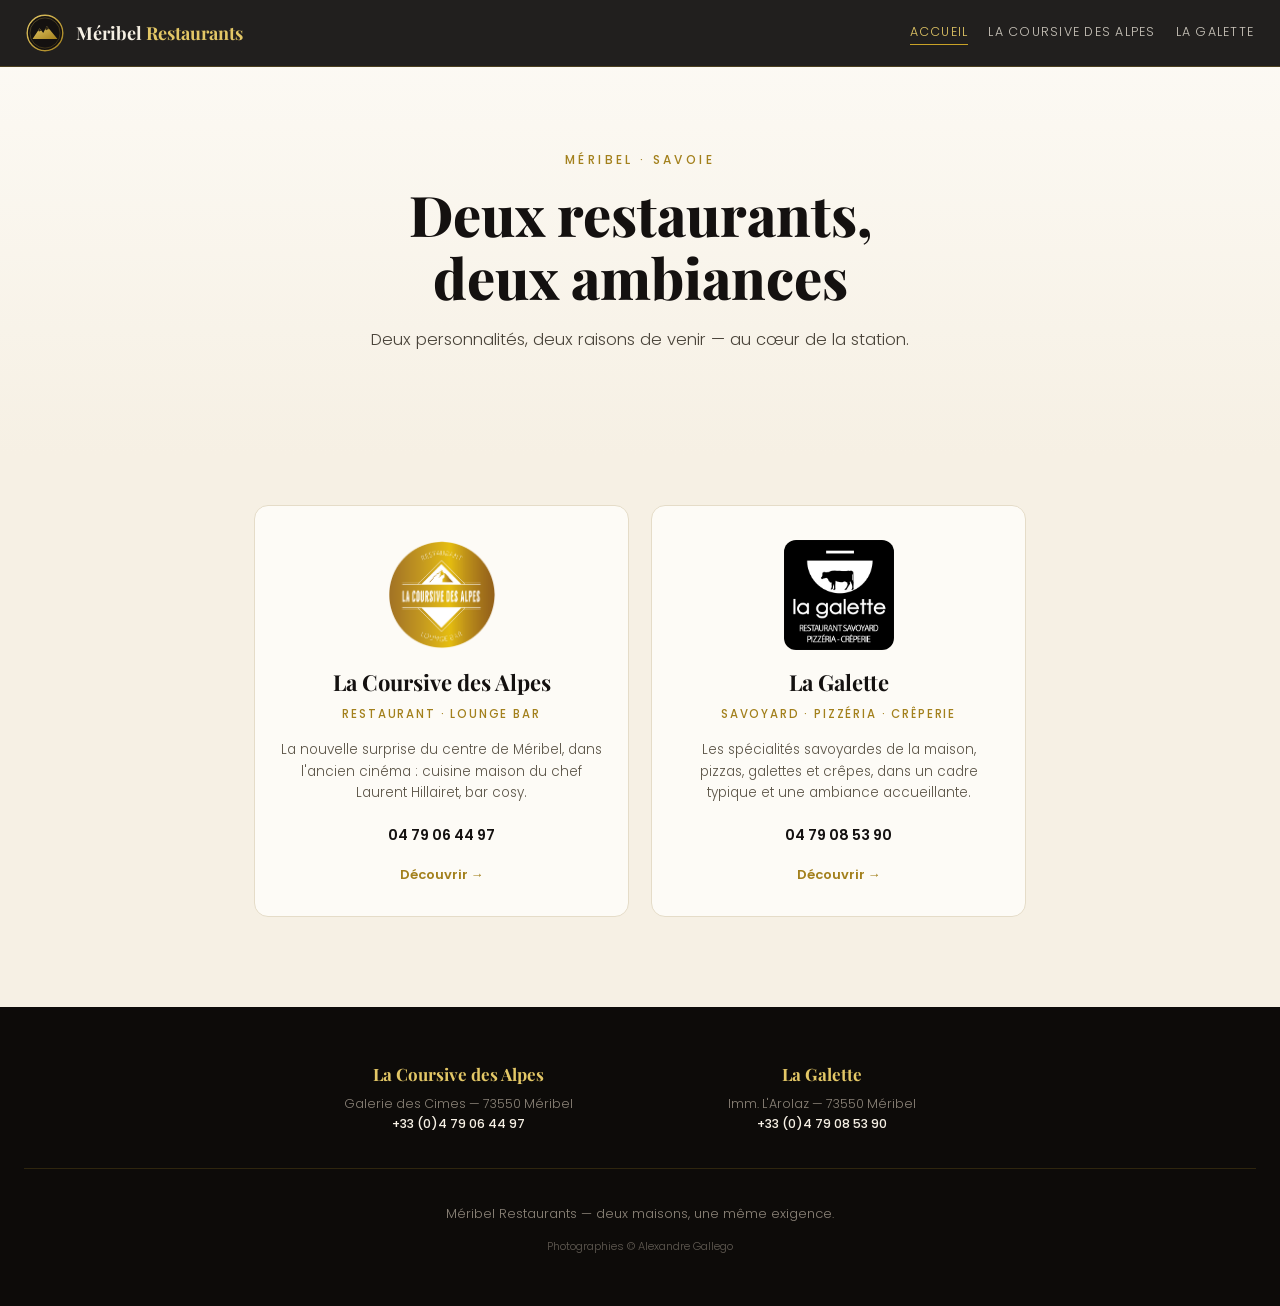
==== index.html @ 7462336d "Site : carte La Galette traduite et lisible, « Accueil », prix au format français - section « La car" ====
<!doctype html>
<html lang="fr">
<head>
<meta charset="utf-8">
<meta name="viewport" content="width=device-width, initial-scale=1">
<title>Méribel Restaurants — La Coursive des Alpes · La Galette</title>
<meta name="description" content="Deux restaurants, deux ambiances au centre de Méribel : La Coursive des Alpes (restaurant & lounge bar) et La Galette (savoyard, pizzéria, crêperie).">
<link rel="icon" href="img/logo-meribel.svg">
<link rel="preconnect" href="https://fonts.googleapis.com">
<link href="https://fonts.googleapis.com/css2?family=Playfair+Display:ital,wght@0,500;0,700;0,800;1,500&family=Poppins:wght@300;400;500;600&display=swap" rel="stylesheet">
<link rel="stylesheet" href="style.css?v=7">
</head>
<body>

<nav id="nav">
  <a class="nav-brand" href="index.html">
    <img src="img/logo-meribel.svg" alt="">
    <span>Méribel <em>Restaurants</em></span>
  </a>
  <button id="burger" aria-label="Menu" onclick="document.getElementById('nav').classList.toggle('open')">
    <span></span><span></span><span></span>
  </button>
  <div class="nav-links">
    <a href="index.html" class="active">Accueil</a>
<!-- IGLOO MASQUÉ — retirer ce commentaire pour réafficher
    <a href="igloo.html">L'Igloo</a>
-->
    <a href="coursive.html">La Coursive des Alpes</a>
    <a href="galette.html">La Galette</a>
  </div>
</nav>

<header class="hero-light">
  <p class="kicker">Méribel · Savoie</p>
  <h1>Deux restaurants,<br>deux ambiances</h1>
  <p class="hero-sub">Deux personnalités, deux raisons de venir — au cœur de la station.</p>
</header>

<div class="resto-cards">
<!-- IGLOO MASQUÉ — retirer ce commentaire pour réafficher
  <a class="resto-card" href="igloo.html">
    <img src="img/logo-igloo.png" alt="L'Igloo">
    <h3>L'Igloo</h3>
    <div class="type">Lounge bar · Pizzeria</div>
    <p class="desc">Le lieu incontournable de Méribel : pizzas, burgers, pâtes, salades et tapas toute la journée, dans un décor chaleureux.</p>
    <div class="tel">04 79 08 07 84</div>
    <div class="go">Découvrir →</div>
  </a>
-->
  <a class="resto-card" href="coursive.html">
    <img src="img/logo-or.png" alt="La Coursive des Alpes">
    <h3>La Coursive des Alpes</h3>
    <div class="type">Restaurant · Lounge bar</div>
    <p class="desc">La nouvelle surprise du centre de Méribel, dans l'ancien cinéma : cuisine maison du chef Laurent Hillairet, bar cosy.</p>
    <div class="tel">04 79 06 44 97</div>
    <div class="go">Découvrir →</div>
  </a>
  <a class="resto-card" href="galette.html">
    <img src="img/logo-galette.jpg" alt="La Galette">
    <h3>La Galette</h3>
    <div class="type">Savoyard · Pizzéria · Crêperie</div>
    <p class="desc">Les spécialités savoyardes de la maison, pizzas, galettes et crêpes, dans un cadre typique et une ambiance accueillante.</p>
    <div class="tel">04 79 08 53 90</div>
    <div class="go">Découvrir →</div>
  </a>
</div>

<footer>
  <div class="foot-grid">
<!-- IGLOO MASQUÉ — retirer ce commentaire pour réafficher
    <div class="foot-resto">
      <h4><a href="igloo.html">L'Igloo</a></h4>
      <p>Galerie des Cimes — 73550 Méribel</p>
      <p><a class="tel" href="tel:+33479080784">+33 (0)4 79 08 07 84</a></p>
    </div>
-->
    <div class="foot-resto">
      <h4><a href="coursive.html">La Coursive des Alpes</a></h4>
      <p>Galerie des Cimes — 73550 Méribel</p>
      <p><a class="tel" href="tel:+33479064497">+33 (0)4 79 06 44 97</a></p>
    </div>
    <div class="foot-resto">
      <h4><a href="galette.html">La Galette</a></h4>
      <p>Imm. L'Arolaz — 73550 Méribel</p>
      <p><a class="tel" href="tel:+33479085390">+33 (0)4 79 08 53 90</a></p>
    </div>
  </div>
  <div class="base">
    <p>Méribel Restaurants — deux maisons, une même exigence.</p>
    <p class="tiny">Photographies © Alexandre Gallego</p>
  </div>
</footer>

</body>
</html>
---- style.css ----
:root{
  --noir:#141110;
  --noir-2:#1e1a17;
  --or:#c9a227;
  --or-fonce:#a3801c;
  --or-clair:#e3c766;
  --creme:#f6f0e4;
  --creme-2:#efe6d2;
  --blanc:#fdfbf6;
  --gris:#8d857a;
  --font-t:'Playfair Display', serif;
  --font-b:'Poppins', sans-serif;
}

*{box-sizing:border-box;}
html{scroll-behavior:smooth;}
body{
  margin:0; font-family:var(--font-b); color:var(--noir);
  background:var(--creme); line-height:1.6; font-weight:300;
}
img{max-width:100%; display:block;}
a{color:var(--or-fonce);}
h1,h2,h3{font-family:var(--font-t); font-weight:700; line-height:1.12; margin:0 0 18px;}
.wrap{max-width:1100px; margin:0 auto; padding:0 24px;}
.wrap.narrow{max-width:840px;}
.center{text-align:center;}
.kicker{
  font-size:12px; letter-spacing:.28em; text-transform:uppercase;
  color:var(--or-fonce); font-weight:500; margin:0 0 14px;
}

/* ---------- Nav ---------- */
#nav{
  position:fixed; top:0; left:0; right:0; z-index:100;
  display:flex; align-items:center; gap:26px;
  padding:14px 26px;
  background:rgba(20,17,16,.94);
  backdrop-filter:blur(8px);
  border-bottom:1px solid rgba(201,162,39,.25);
}
.nav-brand{display:flex; align-items:center; gap:12px; text-decoration:none; color:var(--creme); margin-right:auto;}
.nav-brand img{width:38px; height:38px; border-radius:50%;}
.nav-brand span{font-family:var(--font-t); font-size:18px; font-weight:700;}
.nav-brand em{font-style:normal; color:var(--or-clair);}
.nav-links{display:flex; gap:20px;}
.nav-links a{
  color:var(--creme); text-decoration:none; font-size:12.5px; letter-spacing:.1em;
  text-transform:uppercase; opacity:.8; transition:color .15s, opacity .15s;
  padding-bottom:2px; border-bottom:1.5px solid transparent;
}
.nav-links a:hover{color:var(--or-clair); opacity:1;}
.nav-links a.active{color:var(--or-clair); opacity:1; border-bottom-color:var(--or);}
.nav-cta{
  font-size:13.5px; font-weight:600; text-decoration:none; color:var(--noir);
  background:var(--or); padding:9px 18px; border-radius:30px;
  transition:background .15s; white-space:nowrap;
}
.nav-cta:hover{background:var(--or-clair);}

/* Burger (mobile / tablette) */
#burger{
  display:none; flex-direction:column; justify-content:center; gap:5px;
  width:42px; height:38px; padding:8px 9px;
  background:none; border:1px solid rgba(246,240,228,.35); border-radius:8px; cursor:pointer;
}
#burger span{display:block; height:2px; background:var(--creme); border-radius:2px; transition:transform .2s, opacity .2s;}
#nav.open #burger span:nth-child(1){transform:translateY(7px) rotate(45deg);}
#nav.open #burger span:nth-child(2){opacity:0;}
#nav.open #burger span:nth-child(3){transform:translateY(-7px) rotate(-45deg);}

/* ---------- Boutons ---------- */
.btn{
  display:inline-block; text-decoration:none; font-weight:600; font-size:14.5px;
  padding:14px 28px; border-radius:40px; letter-spacing:.03em;
  transition:transform .12s, background .15s, color .15s, border-color .15s;
}
.btn:active{transform:scale(.97);}
.btn.gold{background:var(--or); color:var(--noir);}
.btn.gold:hover{background:var(--or-clair);}
.btn.ghost{border:1.5px solid rgba(246,240,228,.55); color:var(--creme);}
.btn.ghost:hover{border-color:var(--or-clair); color:var(--or-clair);}
.btn.dark{border:1.5px solid var(--noir); color:var(--noir);}
.btn.dark:hover{background:var(--noir); color:var(--creme);}
.btn.big{font-size:19px; padding:18px 38px;}

/* ---------- Hero Coursive (sombre, écourté) ---------- */
.hero{
  min-height:78svh; display:flex; align-items:center; justify-content:center;
  position:relative; text-align:center; padding:120px 24px 70px;
  background:
    linear-gradient(rgba(14,11,9,.72), rgba(14,11,9,.86)),
    url('img/texture-or.jpg') center/cover no-repeat;
  color:var(--creme);
}
.hero-inner{max-width:780px;}
.hero-logo{width:130px; margin:0 auto 26px; filter:drop-shadow(0 8px 30px rgba(0,0,0,.5));}
.hero-kicker{font-size:13px; letter-spacing:.34em; text-transform:uppercase; color:var(--or-clair); margin:0 0 16px;}
.hero h1{font-size:clamp(36px, 5.4vw, 58px); font-weight:800; color:var(--creme);}
.hero-sub{font-size:16.5px; color:var(--creme-2); opacity:.85; max-width:560px; margin:0 auto 32px;}
.hero-actions{display:flex; gap:14px; justify-content:center; flex-wrap:wrap;}

/* ---------- Hero clair (Home, Igloo, Galette) ---------- */
.hero-light{
  padding:150px 24px 70px; text-align:center;
  background:linear-gradient(var(--blanc), var(--creme));
}
.hero-light .hero-logo{width:140px; margin:0 auto 26px; filter:none; border-radius:14px;}
.hero-light h1{font-size:clamp(34px, 5vw, 56px); font-weight:800; color:var(--noir);}
.hero-light .hero-sub{color:#4a443a; opacity:1;}

/* ---------- HOME : cartes des 3 restaurants ---------- */
.resto-cards{
  display:grid; grid-template-columns:repeat(2,1fr); gap:22px;
  max-width:820px; margin:50px auto 90px; padding:0 24px;
}
.resto-card{
  background:var(--blanc); border:1px solid #e5dcc8; border-radius:14px;
  padding:34px 26px 30px; text-align:center; text-decoration:none; color:var(--noir);
  transition:transform .18s, box-shadow .18s;
  display:flex; flex-direction:column; align-items:center; gap:6px;
}
.resto-card:hover{transform:translateY(-5px); box-shadow:0 20px 50px rgba(20,17,16,.14);}
.resto-card img{width:110px; height:110px; object-fit:contain; border-radius:12px; margin-bottom:14px;}
.resto-card h3{font-size:22px; margin:0 0 4px;}
.resto-card .type{font-size:11.5px; letter-spacing:.16em; text-transform:uppercase; color:var(--or-fonce); font-weight:500;}
.resto-card .desc{font-size:13.5px; color:#5a5346; margin:10px 0 14px;}
.resto-card .tel{font-weight:600; font-size:14.5px; color:var(--noir);}
.resto-card .go{margin-top:12px; font-size:13px; font-weight:600; color:var(--or-fonce);}

/* ---------- Sections claires ---------- */
.section{padding:90px 0;}
.section.alt{background:var(--blanc);}
.section h2{font-size:clamp(28px,3.8vw,42px);}

/* ---------- La carte : présentée comme une carte imprimée ---------- */
.carte{padding:90px 0; background:var(--creme-2); border-bottom:1px solid #e9e0cc;}
.carte h2{color:var(--noir);}
.carte-note{color:var(--gris); font-size:13.5px; margin:-6px 0 36px;}
.menu-loading{text-align:center; color:var(--gris); padding:60px 0;}
.menu-panel{
  position:relative;
  background:var(--blanc);
  border:1px solid #e0d5b8;
  box-shadow:0 24px 70px rgba(20,17,16,.14), 0 2px 8px rgba(20,17,16,.06);
  padding:70px 64px 54px;
  max-width:1000px; margin:0 auto;
}
.menu-panel::before{
  content:''; position:absolute; inset:12px;
  border:1px solid rgba(201,162,39,.4); pointer-events:none;
}
.menu-badge{
  width:74px; height:74px; position:absolute; top:-37px; left:50%;
  transform:translateX(-50%);
  filter:drop-shadow(0 6px 18px rgba(20,17,16,.25));
}
.menu-cols{columns:2; column-gap:56px;}
.menu-section{break-inside:avoid; margin:0 0 34px;}
.menu-section h3{
  font-size:20px; color:var(--or-fonce); text-transform:uppercase; letter-spacing:.05em;
  border-bottom:1.5px solid var(--or); padding-bottom:7px; margin-bottom:14px;
}
.menu-section h3 .en{font-family:var(--font-b); font-size:12.5px; font-style:italic; font-weight:300; color:var(--gris); text-transform:none; letter-spacing:0;}
.menu-item{display:flex; align-items:baseline; gap:8px; padding:5px 0;}
.menu-item .n{font-size:13.5px; font-weight:500; color:var(--noir);}
.menu-item .n .en{display:block; font-size:11.5px; font-style:italic; font-weight:300; color:var(--gris);}
.menu-item .dots{flex:1; border-bottom:1px dotted #c8bfa8; min-width:16px; transform:translateY(-4px);}
.menu-item .p{font-size:13.5px; font-weight:600; color:var(--or-fonce); white-space:nowrap;}
.item-tag{width:13px; height:13px; margin-left:5px; vertical-align:-2px; display:inline-block;}
.menu-image{display:flex; justify-content:center; margin:8px 0 14px;}
.menu-image img{max-width:100%; height:auto;}
.menu-formule{color:var(--or-fonce); font-weight:500; font-size:14.5px; padding:2px 0;}
.menu-formule.heading{font-family:var(--font-t); font-size:21px; font-weight:700; color:var(--noir); margin-top:8px;}
.menu-note{font-size:11.5px; font-style:italic; color:var(--gris); padding:5px 0;}
.menu-error{text-align:center; color:var(--gris); padding:40px 0;}
.pdf-line{text-align:center; margin-top:30px;}

/* ---------- La maison ---------- */
.two-cols{display:grid; grid-template-columns:1.05fr .95fr; gap:56px; align-items:center;}
.two-cols .txt p{margin:0 0 16px; color:#3d372f; font-size:15.5px;}
.two-cols .txt strong{font-weight:600; color:var(--noir);}
.privatisation{
  margin-top:26px !important; padding:16px 20px; border-left:3px solid var(--or);
  background:var(--creme-2); font-weight:500; color:var(--noir) !important; font-size:14.5px !important;
}
.pics{display:flex; flex-direction:column; gap:14px;}
.pics img{border-radius:6px; box-shadow:0 14px 40px rgba(20,17,16,.16);}

/* ---------- Galerie (bandeau sombre conservé pour le contraste) ---------- */
.galerie{padding:90px 0 60px; background:var(--noir-2); color:var(--creme);}
.galerie .kicker{color:var(--or-clair);}
.strip{
  display:grid; grid-template-columns:repeat(3,1fr); gap:10px;
  max-width:1240px; margin:40px auto 0; padding:0 24px;
}
.strip img{width:100%; border-radius:4px; transition:transform .25s, box-shadow .25s;}
.strip img:hover{transform:scale(1.025); box-shadow:0 16px 40px rgba(0,0,0,.5);}
.credit{text-align:center; color:var(--gris); font-size:12px; margin-top:24px; letter-spacing:.06em;}

/* ---------- Fiche resto simple (Igloo / Galette) ---------- */
.fiche{max-width:760px; margin:0 auto; padding:0 24px; text-align:center;}
.fiche p{color:#3d372f; font-size:16px;}
.fiche .cartes-btns{display:flex; gap:14px; justify-content:center; flex-wrap:wrap; margin:34px 0 0;}

/* ---------- Contact ---------- */
.contact{padding:90px 0; background:var(--creme);}
.contact h2{font-size:clamp(28px,3.8vw,44px);}
.contact-grid{display:grid; grid-template-columns:1fr 1fr; gap:60px; align-items:start;}
.contact-line{color:#3d372f; margin-bottom:22px;}
.contact-infos{display:flex; flex-direction:column; gap:26px; padding-top:12px;}
.info h3{font-size:16px; margin-bottom:6px; color:var(--or-fonce);}
.info p{margin:0 0 6px; color:#3d372f; font-size:15px;}
.info a{color:var(--or-fonce); font-weight:500;}

/* ---------- Footer : les 3 maisons ---------- */
footer{background:#0d0b09; color:var(--gris); font-size:13px; padding:54px 24px 40px;}
.foot-grid{
  max-width:700px; margin:0 auto 34px; display:grid; grid-template-columns:repeat(2,1fr); gap:26px;
  text-align:center;
}
.foot-resto{color:var(--creme);}
.foot-resto h4{font-family:var(--font-t); font-size:17px; margin:0 0 6px; color:var(--or-clair);}
.foot-resto h4 a{color:inherit; text-decoration:none;}
.foot-resto p{margin:0; font-size:12.5px; color:var(--gris);}
.foot-resto a.tel{color:var(--creme); text-decoration:none; font-weight:500;}
footer .base{text-align:center; border-top:1px solid rgba(201,162,39,.18); padding-top:22px;}
footer .base a{color:var(--or-clair); text-decoration:none;}
footer .tiny{font-size:11px; opacity:.65; margin-top:6px;}

/* =====================================================
   Responsive — desktop large / desktop / tablette / mobile
   ===================================================== */

/* Desktop large : la carte respire davantage */
@media (min-width:1400px){
  .menu-panel{max-width:1080px; padding:78px 84px 60px;}
  .menu-cols{column-gap:72px;}
}

/* Tablette paysage / petit desktop */
@media (max-width:1100px){
  .resto-cards{grid-template-columns:repeat(2,1fr); gap:14px;}
  .resto-card{padding:26px 16px 24px;}
  .two-cols{gap:40px;}
  .menu-panel{padding:60px 40px 44px;}
}

/* Tablette portrait */
@media (max-width:920px){
  #burger{display:flex;}
  .nav-links{
    display:none; position:absolute; top:100%; left:0; right:0;
    flex-direction:column; gap:0; background:#141110;
    border-bottom:1px solid rgba(201,162,39,.25);
    padding:8px 0 12px;
  }
  #nav.open .nav-links{display:flex;}
  .nav-links a{padding:13px 26px; border-bottom:none; font-size:14px;}
  .nav-links a.active{background:rgba(201,162,39,.12);}

  .two-cols, .contact-grid{grid-template-columns:1fr; gap:40px;}
  .strip{grid-template-columns:repeat(2,1fr);}
  .resto-cards{grid-template-columns:1fr; max-width:480px;}
  .foot-grid{grid-template-columns:1fr; gap:20px;}
  .section,.carte,.contact,.galerie{padding:60px 0;}
  .hero{min-height:70svh; padding:110px 20px 60px;}
  .hero-light{padding:130px 20px 54px;}
  .menu-cols{columns:2; column-gap:36px;}
  .pics{flex-direction:row; flex-wrap:wrap;}
  .pics img{flex:1 1 45%; min-width:220px; object-fit:cover;}
}

/* Mobile */
@media (max-width:640px){
  .menu-cols{columns:1;}
  .menu-panel{padding:52px 22px 34px;}
  .menu-panel::before{inset:8px;}
  .menu-badge{width:60px; height:60px; top:-30px;}
  .strip{grid-template-columns:1fr;}
  .nav-cta{padding:8px 12px; font-size:12.5px;}
  .nav-brand span{display:none;}
  .btn.big{font-size:16px; padding:15px 28px;}
  .hero-actions .btn{width:100%; text-align:center;}
  .fiche .cartes-btns .btn{width:100%; text-align:center;}
  .hero-logo{width:104px;}
}

/* ---------- Carte La Galette (menu-galette.js) ---------- */
.carte-galette .menu-badge{border-radius:12px; width:78px; height:78px; top:-39px; object-fit:cover;}
.menu-tabs{display:flex; justify-content:center; gap:8px; flex-wrap:wrap; margin:0 0 34px;}
.menu-tabs button{
  font-family:var(--font-b); font-size:13px; font-weight:500; letter-spacing:.08em; text-transform:uppercase;
  background:none; border:1px solid #d8cba9; color:var(--noir); border-radius:30px; padding:8px 18px; cursor:pointer;
}
.menu-tabs button.active{background:var(--noir); border-color:var(--noir); color:var(--creme);}
.menu-item .n .sub{display:block; font-size:12px; font-weight:300; color:#6a6158;}
.menu-item .n .sub + .en{margin-top:0;}
.menu-item .p.wines{display:flex; flex-direction:column; align-items:flex-end; gap:1px;}
.menu-item .p.wines small{font-size:10.5px; font-weight:400; color:var(--gris);}
.menu-item .item-tag.tag-new{width:26px; height:12px;}
.menu-line{text-align:center; font-size:13px; font-weight:500; padding:2px 0;}
.menu-line.v-title{font-family:var(--font-t); font-size:22px; font-weight:700; margin-top:6px;}
.menu-line.v-title em{font-style:normal; color:var(--or-fonce);}
.menu-line.v-sub, .menu-line.v-small{font-size:11.5px; font-weight:300; font-style:italic; color:var(--gris);}
.menu-line.v-or{font-size:12px; font-style:italic; font-weight:300; color:var(--gris);}
.menu-langs{display:flex; justify-content:center; gap:6px; margin:-8px 0 16px; flex-wrap:wrap;}
.menu-langs button{font-family:var(--font-b); font-size:12px; font-weight:500; background:none; border:1px solid #e0d5b8; border-radius:20px; padding:5px 11px; cursor:pointer; color:var(--noir);}
.menu-langs button.active{border-color:var(--or-fonce); color:var(--or-fonce); background:rgba(201,162,39,.08);}
.menu-cols.one-col{columns:1; max-width:720px; margin:0 auto;}
.menu-item .n .sub{text-transform:none;}
@media (max-width:600px){
  /* doubles prix (« Petit 17 / Grand 22 € ») : sous le nom, sans écraser le plat */
  .menu-item{flex-wrap:wrap;}
  .menu-item .p{white-space:normal; text-align:right; max-width:42%;}
}
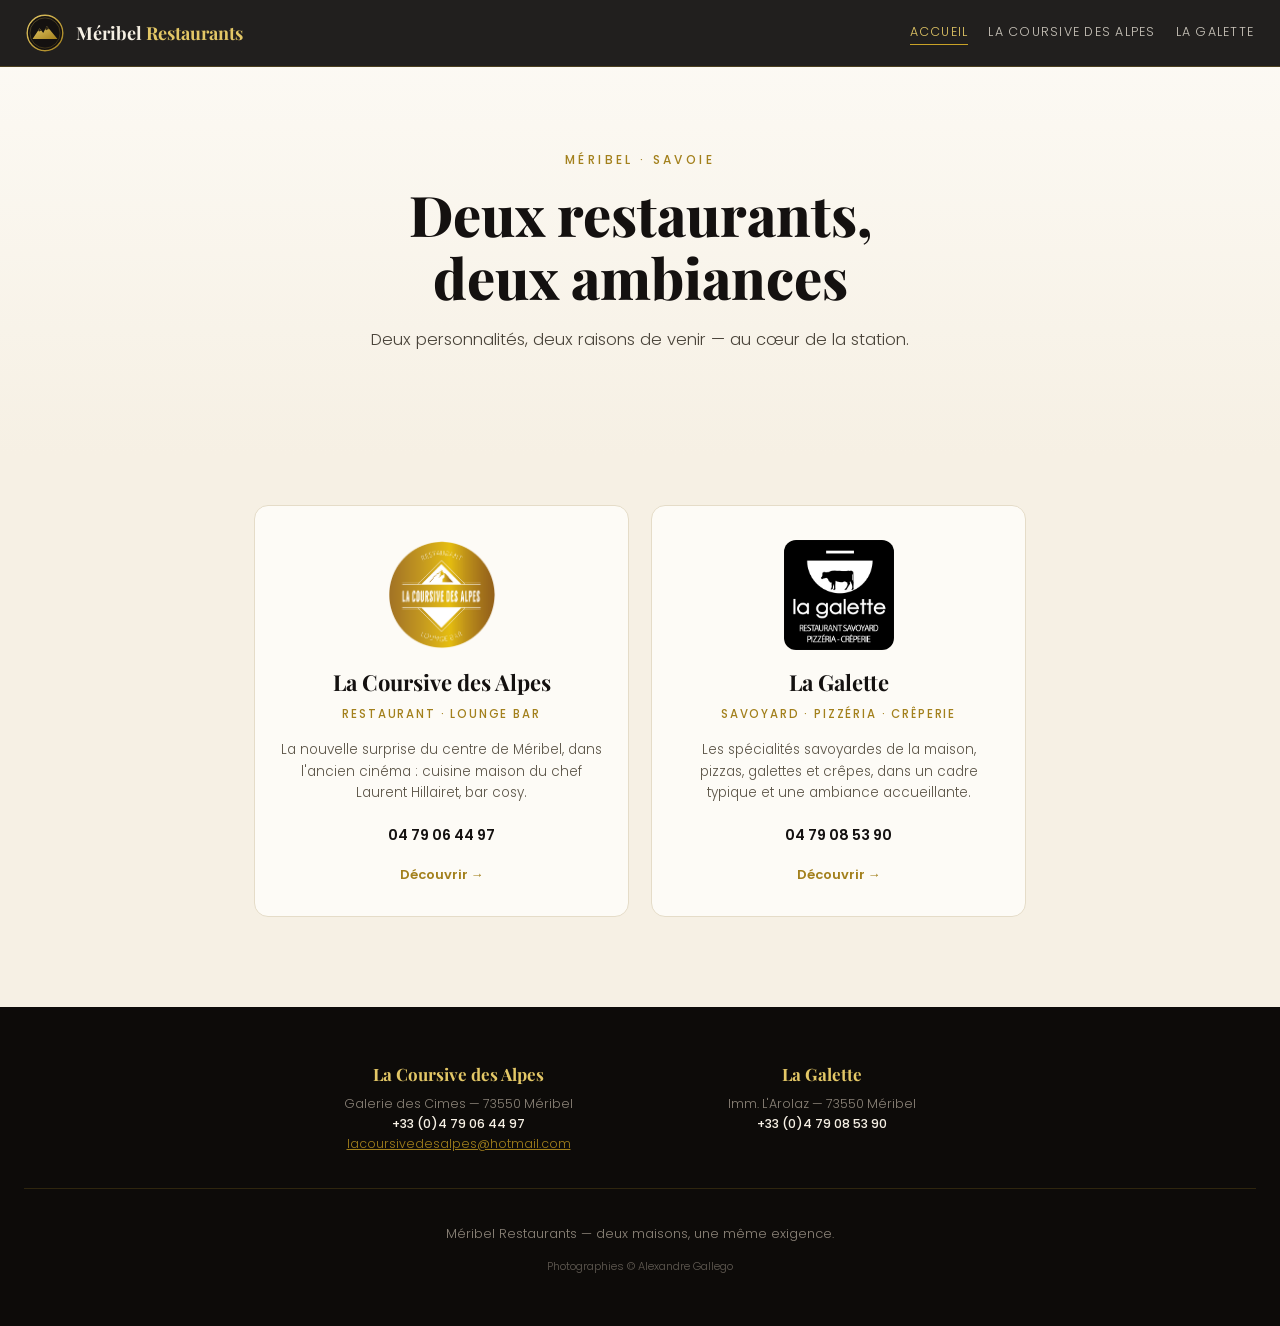
==== commit a095fdad: "La Coursive : adresse e-mail sur sa page (contact) et dans le pied de page Co-Authored-By: Claude Op" ====
--- a/index.html
+++ b/index.html
@@ -8,7 +8,7 @@
 <link rel="icon" href="img/logo-meribel.svg">
 <link rel="preconnect" href="https://fonts.googleapis.com">
 <link href="https://fonts.googleapis.com/css2?family=Playfair+Display:ital,wght@0,500;0,700;0,800;1,500&family=Poppins:wght@300;400;500;600&display=swap" rel="stylesheet">
-<link rel="stylesheet" href="style.css?v=7">
+<link rel="stylesheet" href="style.css?v=10">
 </head>
 <body>
 
@@ -78,6 +78,7 @@
       <h4><a href="coursive.html">La Coursive des Alpes</a></h4>
       <p>Galerie des Cimes — 73550 Méribel</p>
       <p><a class="tel" href="tel:+33479064497">+33 (0)4 79 06 44 97</a></p>
+      <p><a href="mailto:lacoursivedesalpes@hotmail.com">lacoursivedesalpes@hotmail.com</a></p>
     </div>
     <div class="foot-resto">
       <h4><a href="galette.html">La Galette</a></h4>
--- a/style.css
+++ b/style.css
@@ -193,6 +193,11 @@
   display:grid; grid-template-columns:repeat(3,1fr); gap:10px;
   max-width:1240px; margin:40px auto 0; padding:0 24px;
 }
+.duo{display:grid; grid-template-columns:1fr 1fr; gap:10px; max-width:1240px; margin:40px auto 0; padding:0 24px;}
+.duo figure{margin:0;}
+.duo img{display:block; width:100%; height:auto; aspect-ratio:2/3; object-fit:cover; border-radius:4px;}
+.duo + .credit{margin-top:14px;}
+.duo + .credit + .strip{margin-top:28px;}
 .strip img{width:100%; border-radius:4px; transition:transform .25s, box-shadow .25s;}
 .strip img:hover{transform:scale(1.025); box-shadow:0 16px 40px rgba(0,0,0,.5);}
 .credit{text-align:center; color:var(--gris); font-size:12px; margin-top:24px; letter-spacing:.06em;}
@@ -309,7 +314,12 @@
 .menu-cols.one-col{columns:1; max-width:720px; margin:0 auto;}
 .menu-item .n .sub{text-transform:none;}
 @media (max-width:600px){
-  /* doubles prix (« Petit 17 / Grand 22 € ») : sous le nom, sans écraser le plat */
-  .menu-item{flex-wrap:wrap;}
-  .menu-item .p{white-space:normal; text-align:right; max-width:42%;}
-}
+  /* téléphone : le prix reste à droite, sur la même ligne que le nom ; le nom passe à la ligne
+     dans sa colonne. Un prix long (« Petit 17 / Grand 22 € ») passe sur 2 lignes, à droite, sans écraser le plat. */
+  .menu-item{flex-wrap:nowrap;}
+  .menu-item .n{flex:1 1 auto; min-width:0;}
+  .menu-item{gap:14px;}
+  .menu-item .dots{display:none;}   /* trop courts sur téléphone : pas de pointillés */
+  .menu-item .p{flex:0 0 auto; white-space:nowrap; text-align:right;}
+  .menu-item .p.long{white-space:normal; max-width:42%; flex-shrink:1;}
+}
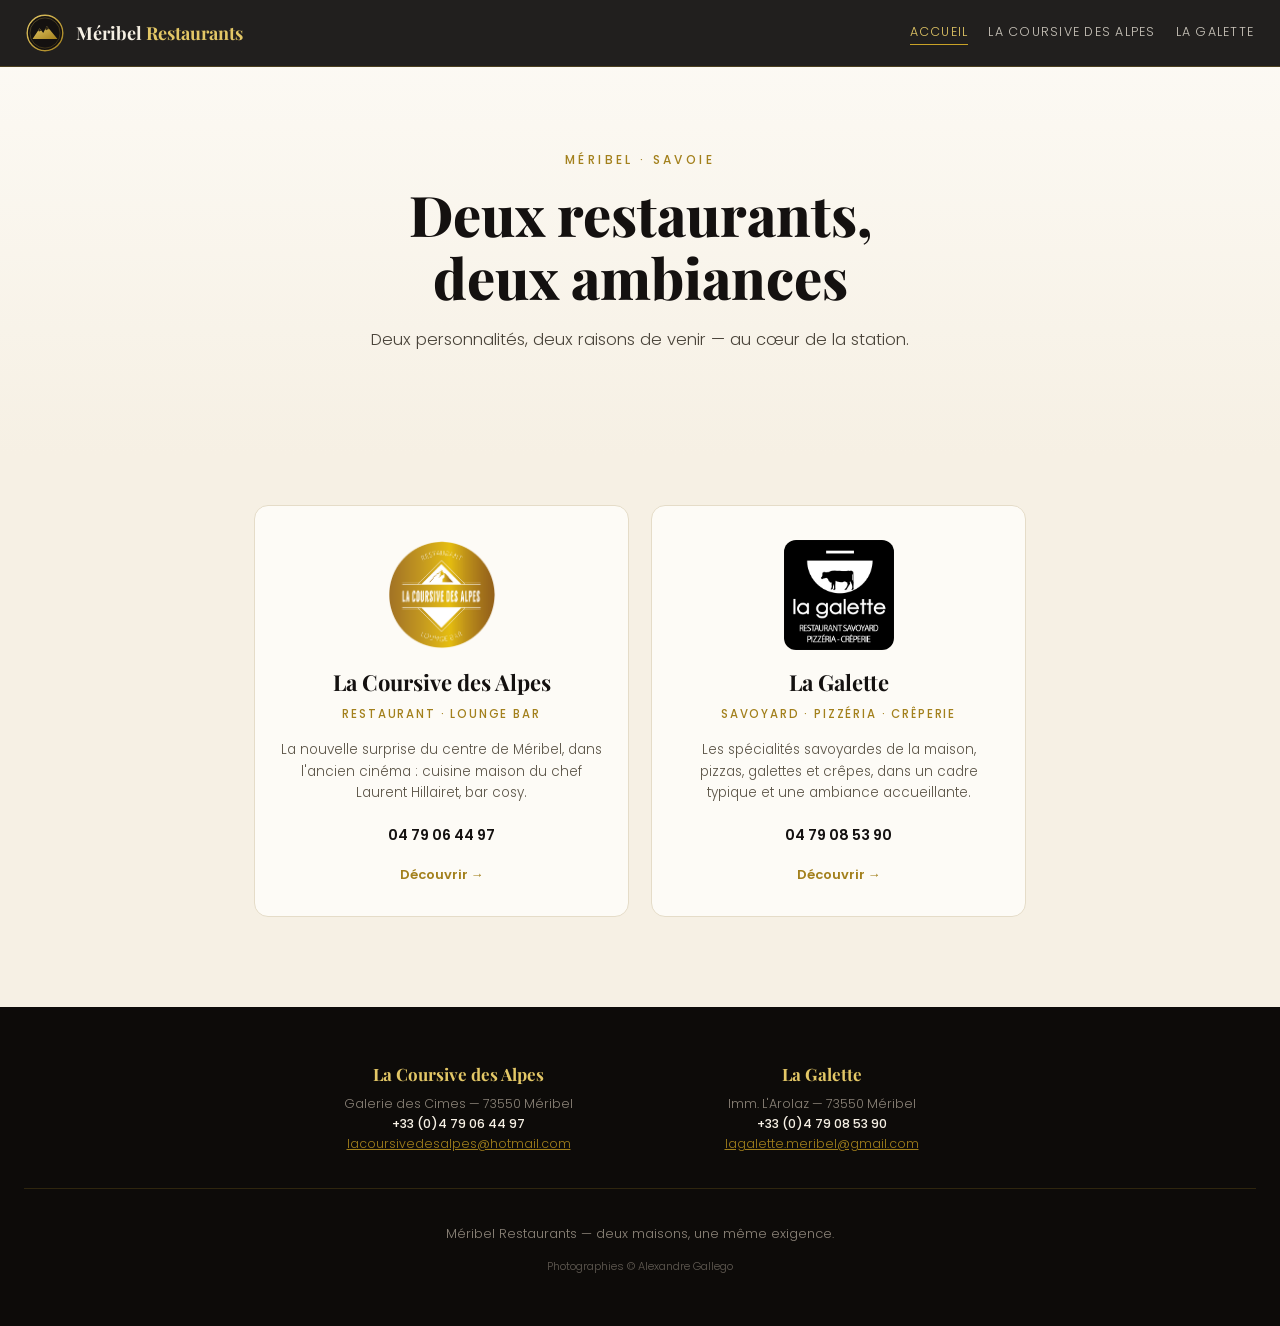
==== commit 5c01602b: "La Galette : adresse e-mail lagalette.meribel@gmail.com (contact et pied de page) Co-Authored-By: Cl" ====
--- a/index.html
+++ b/index.html
@@ -84,6 +84,7 @@
       <h4><a href="galette.html">La Galette</a></h4>
       <p>Imm. L'Arolaz — 73550 Méribel</p>
       <p><a class="tel" href="tel:+33479085390">+33 (0)4 79 08 53 90</a></p>
+      <p><a href="mailto:lagalette.meribel@gmail.com">lagalette.meribel@gmail.com</a></p>
     </div>
   </div>
   <div class="base">
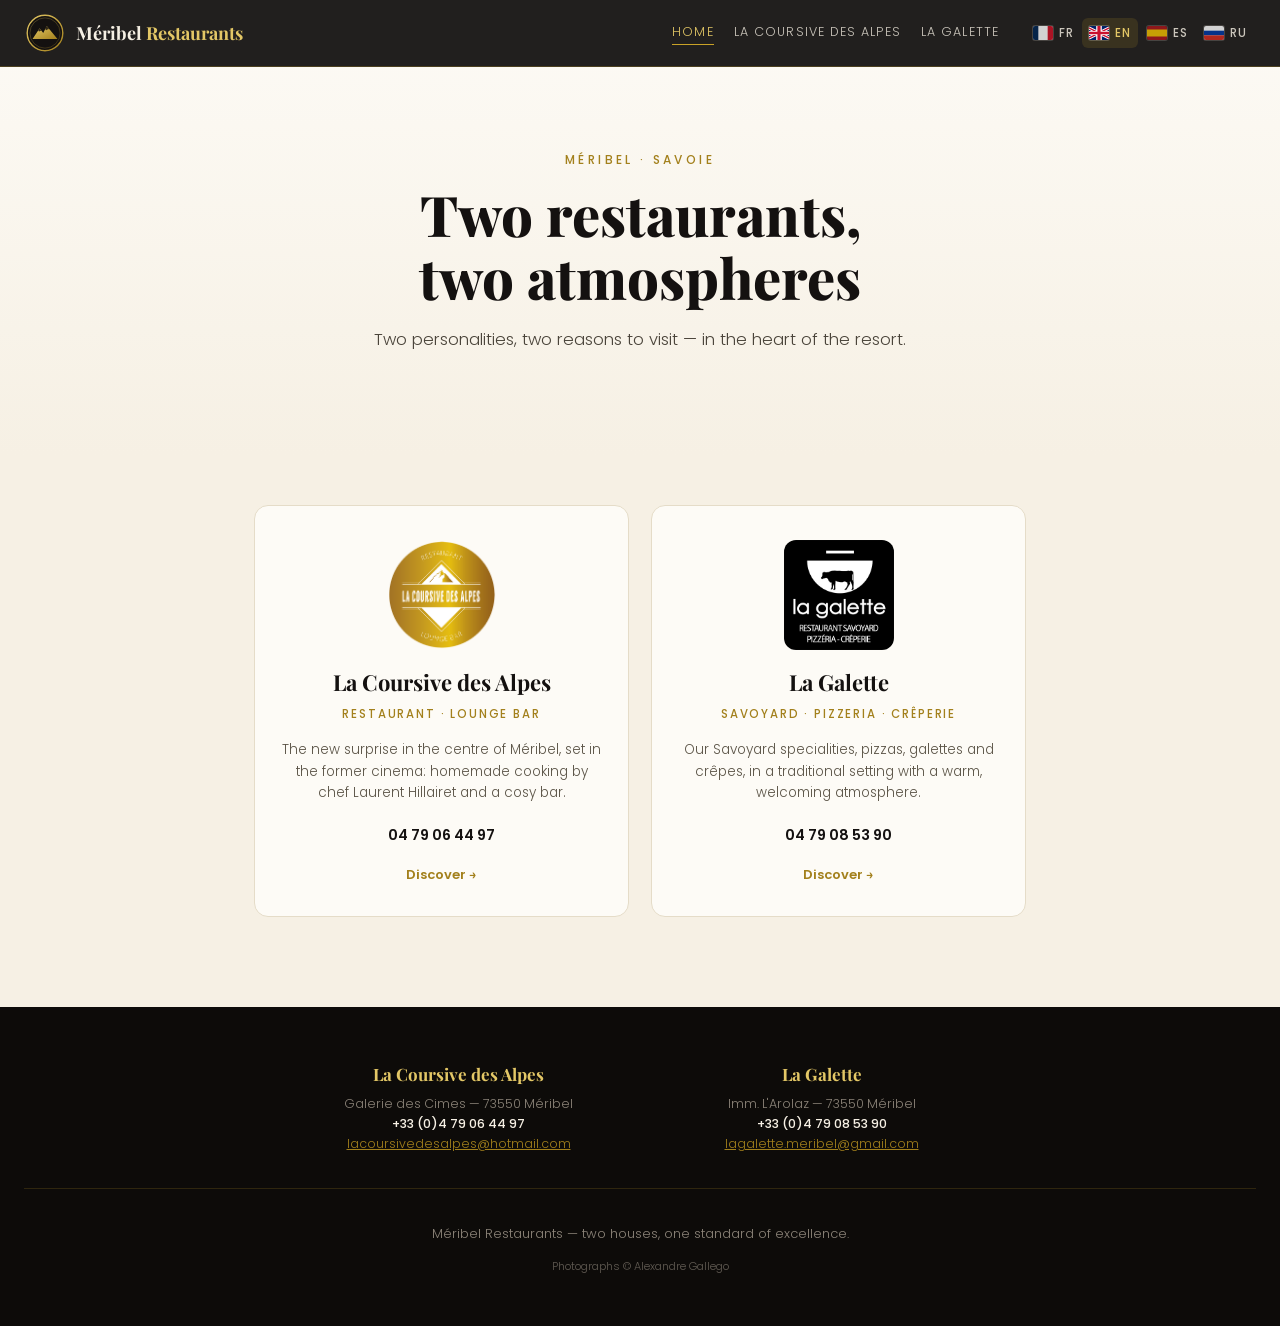
==== commit 5eb2980b: "Site en 4 langues : FR, EN, ES, RU - site-i18n.js : dictionnaire EN/ES/RU (le français reste dans le" ====
--- a/index.html
+++ b/index.html
@@ -3,12 +3,18 @@
 <head>
 <meta charset="utf-8">
 <meta name="viewport" content="width=device-width, initial-scale=1">
-<title>Méribel Restaurants — La Coursive des Alpes · La Galette</title>
-<meta name="description" content="Deux restaurants, deux ambiances au centre de Méribel : La Coursive des Alpes (restaurant & lounge bar) et La Galette (savoyard, pizzéria, crêperie).">
+<title data-i18n="home.title">Méribel Restaurants — La Coursive des Alpes · La Galette</title>
+<meta name="description" content="Deux restaurants, deux ambiances au centre de Méribel : La Coursive des Alpes (restaurant & lounge bar) et La Galette (savoyard, pizzéria, crêperie)." data-i18n-attr="content:home.desc">
+<link rel="alternate" hreflang="fr" href="https://meribel-restaurants.com/?lang=fr">
+<link rel="alternate" hreflang="en" href="https://meribel-restaurants.com/?lang=en">
+<link rel="alternate" hreflang="es" href="https://meribel-restaurants.com/?lang=es">
+<link rel="alternate" hreflang="ru" href="https://meribel-restaurants.com/?lang=ru">
+<link rel="alternate" hreflang="x-default" href="https://meribel-restaurants.com/">
 <link rel="icon" href="img/logo-meribel.svg">
 <link rel="preconnect" href="https://fonts.googleapis.com">
-<link href="https://fonts.googleapis.com/css2?family=Playfair+Display:ital,wght@0,500;0,700;0,800;1,500&family=Poppins:wght@300;400;500;600&display=swap" rel="stylesheet">
-<link rel="stylesheet" href="style.css?v=10">
+<link href="https://fonts.googleapis.com/css2?family=Playfair+Display:ital,wght@0,500;0,700;0,800;1,500&family=Poppins:wght@300;400;500;600&family=Montserrat:wght@300;400;500;600&display=swap" rel="stylesheet">
+<link rel="stylesheet" href="style.css?v=12">
+<script src="site-i18n.js?v=1"></script>
 </head>
 <body>
 
@@ -17,11 +23,11 @@
     <img src="img/logo-meribel.svg" alt="">
     <span>Méribel <em>Restaurants</em></span>
   </a>
-  <button id="burger" aria-label="Menu" onclick="document.getElementById('nav').classList.toggle('open')">
+  <button id="burger" aria-label="Menu" data-i18n-attr="aria-label:nav.menu" onclick="document.getElementById('nav').classList.toggle('open')">
     <span></span><span></span><span></span>
   </button>
   <div class="nav-links">
-    <a href="index.html" class="active">Accueil</a>
+    <a href="index.html" class="active" data-i18n="nav.home">Accueil</a>
 <!-- IGLOO MASQUÉ — retirer ce commentaire pour réafficher
     <a href="igloo.html">L'Igloo</a>
 -->
@@ -31,9 +37,9 @@
 </nav>
 
 <header class="hero-light">
-  <p class="kicker">Méribel · Savoie</p>
-  <h1>Deux restaurants,<br>deux ambiances</h1>
-  <p class="hero-sub">Deux personnalités, deux raisons de venir — au cœur de la station.</p>
+  <p class="kicker" data-i18n="home.kicker">Méribel · Savoie</p>
+  <h1 data-i18n="home.h1">Deux restaurants,<br>deux ambiances</h1>
+  <p class="hero-sub" data-i18n="home.sub">Deux personnalités, deux raisons de venir — au cœur de la station.</p>
 </header>
 
 <div class="resto-cards">
@@ -50,18 +56,18 @@
   <a class="resto-card" href="coursive.html">
     <img src="img/logo-or.png" alt="La Coursive des Alpes">
     <h3>La Coursive des Alpes</h3>
-    <div class="type">Restaurant · Lounge bar</div>
-    <p class="desc">La nouvelle surprise du centre de Méribel, dans l'ancien cinéma : cuisine maison du chef Laurent Hillairet, bar cosy.</p>
+    <div class="type" data-i18n="home.coursive.type">Restaurant · Lounge bar</div>
+    <p class="desc" data-i18n="home.coursive.desc">La nouvelle surprise du centre de Méribel, dans l'ancien cinéma : cuisine maison du chef Laurent Hillairet, bar cosy.</p>
     <div class="tel">04 79 06 44 97</div>
-    <div class="go">Découvrir →</div>
+    <div class="go" data-i18n="home.go">Découvrir →</div>
   </a>
   <a class="resto-card" href="galette.html">
     <img src="img/logo-galette.jpg" alt="La Galette">
     <h3>La Galette</h3>
-    <div class="type">Savoyard · Pizzéria · Crêperie</div>
-    <p class="desc">Les spécialités savoyardes de la maison, pizzas, galettes et crêpes, dans un cadre typique et une ambiance accueillante.</p>
+    <div class="type" data-i18n="home.galette.type">Savoyard · Pizzéria · Crêperie</div>
+    <p class="desc" data-i18n="home.galette.desc">Les spécialités savoyardes de la maison, pizzas, galettes et crêpes, dans un cadre typique et une ambiance accueillante.</p>
     <div class="tel">04 79 08 53 90</div>
-    <div class="go">Découvrir →</div>
+    <div class="go" data-i18n="home.go">Découvrir →</div>
   </a>
 </div>
 
@@ -88,8 +94,8 @@
     </div>
   </div>
   <div class="base">
-    <p>Méribel Restaurants — deux maisons, une même exigence.</p>
-    <p class="tiny">Photographies © Alexandre Gallego</p>
+    <p data-i18n="foot.base">Méribel Restaurants — deux maisons, une même exigence.</p>
+    <p class="tiny" data-i18n="foot.photos">Photographies © Alexandre Gallego</p>
   </div>
 </footer>
 
--- a/style.css
+++ b/style.css
@@ -9,7 +9,7 @@
   --blanc:#fdfbf6;
   --gris:#8d857a;
   --font-t:'Playfair Display', serif;
-  --font-b:'Poppins', sans-serif;
+  --font-b:'Poppins', 'Montserrat', sans-serif;   /* Montserrat : cyrillique (site en russe) */
 }
 
 *{box-sizing:border-box;}
@@ -67,6 +67,45 @@
 #nav.open #burger span:nth-child(1){transform:translateY(7px) rotate(45deg);}
 #nav.open #burger span:nth-child(2){opacity:0;}
 #nav.open #burger span:nth-child(3){transform:translateY(-7px) rotate(-45deg);}
+
+/* ---------- Langue du site (site-i18n.js) : drapeaux + codes ----------
+   Desktop large : les 4 langues côte à côte. En dessous : bouton (langue en cours) + liste. */
+.lang-switch{position:relative; flex:0 0 auto;}
+.lang-switch .flag{width:20px; height:14px; border-radius:2px; box-shadow:0 0 0 1px rgba(246,240,228,.22); flex:0 0 auto; object-fit:cover;}
+.lang-current{
+  display:flex; align-items:center; gap:7px; height:38px; padding:0 10px 0 11px; cursor:pointer;
+  background:none; border:1px solid rgba(246,240,228,.35); border-radius:8px;
+  color:var(--creme); font-family:var(--font-b); font-size:12.5px; font-weight:500; letter-spacing:.08em;
+}
+.lang-current:hover{border-color:var(--or-clair);}
+.lang-current .caret{width:9px; height:6px; fill:none; stroke:currentColor; stroke-width:1.6; stroke-linecap:round; stroke-linejoin:round; opacity:.75; transition:transform .15s;}
+.lang-switch.open .lang-current .caret{transform:rotate(180deg);}
+.lang-list{
+  display:none; position:absolute; right:0; top:calc(100% + 12px); z-index:110;
+  min-width:172px; margin:0; padding:6px; list-style:none;
+  background:#141110; border:1px solid rgba(201,162,39,.35); border-radius:10px;
+  box-shadow:0 18px 40px rgba(0,0,0,.35);
+}
+.lang-switch.open .lang-list{display:block;}
+.lang-list a{
+  display:flex; align-items:center; gap:10px; padding:10px 12px; border-radius:6px;
+  color:var(--creme); text-decoration:none; font-size:13px; font-weight:500; letter-spacing:.08em;
+}
+.lang-list a .name{margin-left:auto; padding-left:12px; font-weight:300; letter-spacing:0; opacity:.7;}
+.lang-list a:hover{background:rgba(246,240,228,.08);}
+.lang-list a[aria-current]{color:var(--or-clair); background:rgba(201,162,39,.14);}
+.lang-current:focus-visible, .lang-list a:focus-visible{outline:2px solid var(--or-clair); outline-offset:2px;}
+@media (min-width:1180px){
+  .lang-current{display:none;}
+  .lang-list, .lang-switch.open .lang-list{
+    display:flex; position:static; gap:2px; min-width:0; padding:0;
+    background:none; border:0; box-shadow:none;
+  }
+  .lang-list a{gap:6px; padding:6px 7px; font-size:11.5px; opacity:.8;}
+  .lang-list a:hover{opacity:1;}
+  .lang-list a[aria-current]{opacity:1;}
+  .lang-list a .name{display:none;}
+}
 
 /* ---------- Boutons ---------- */
 .btn{
@@ -166,6 +205,7 @@
 .menu-item .n .en{display:block; font-size:11.5px; font-style:italic; font-weight:300; color:var(--gris);}
 .menu-item .dots{flex:1; border-bottom:1px dotted #c8bfa8; min-width:16px; transform:translateY(-4px);}
 .menu-item .p{font-size:13.5px; font-weight:600; color:var(--or-fonce); white-space:nowrap;}
+.menu-item .p .pp{white-space:nowrap;}
 .item-tag{width:13px; height:13px; margin-left:5px; vertical-align:-2px; display:inline-block;}
 .menu-image{display:flex; justify-content:center; margin:8px 0 14px;}
 .menu-image img{max-width:100%; height:auto;}
@@ -260,6 +300,9 @@
     padding:8px 0 12px;
   }
   #nav.open .nav-links{display:flex;}
+  /* barre : logo … langue · burger · téléphone */
+  .nav-brand{order:-2;}
+  .lang-switch{order:-1;}
   .nav-links a{padding:13px 26px; border-bottom:none; font-size:14px;}
   .nav-links a.active{background:rgba(201,162,39,.12);}
 
@@ -284,6 +327,7 @@
   .strip{grid-template-columns:1fr;}
   .nav-cta{padding:8px 12px; font-size:12.5px;}
   .nav-brand span{display:none;}
+  #nav{gap:10px;}
   .btn.big{font-size:16px; padding:15px 28px;}
   .hero-actions .btn{width:100%; text-align:center;}
   .fiche .cartes-btns .btn{width:100%; text-align:center;}
@@ -308,9 +352,6 @@
 .menu-line.v-title em{font-style:normal; color:var(--or-fonce);}
 .menu-line.v-sub, .menu-line.v-small{font-size:11.5px; font-weight:300; font-style:italic; color:var(--gris);}
 .menu-line.v-or{font-size:12px; font-style:italic; font-weight:300; color:var(--gris);}
-.menu-langs{display:flex; justify-content:center; gap:6px; margin:-8px 0 16px; flex-wrap:wrap;}
-.menu-langs button{font-family:var(--font-b); font-size:12px; font-weight:500; background:none; border:1px solid #e0d5b8; border-radius:20px; padding:5px 11px; cursor:pointer; color:var(--noir);}
-.menu-langs button.active{border-color:var(--or-fonce); color:var(--or-fonce); background:rgba(201,162,39,.08);}
 .menu-cols.one-col{columns:1; max-width:720px; margin:0 auto;}
 .menu-item .n .sub{text-transform:none;}
 @media (max-width:600px){
@@ -323,3 +364,73 @@
   .menu-item .p{flex:0 0 auto; white-space:nowrap; text-align:right;}
   .menu-item .p.long{white-space:normal; max-width:42%; flex-shrink:1;}
 }
+
+/* ---------- Recherche + catégories de la carte (menu-nav.js) ---------- */
+.menu-search{position:relative; max-width:460px; margin:0 auto 14px;}
+.menu-search-label{
+  position:absolute; width:1px; height:1px; padding:0; margin:-1px; overflow:hidden;
+  clip:rect(0 0 0 0); white-space:nowrap; border:0;
+}
+.menu-search-icon{
+  position:absolute; left:15px; top:50%; width:18px; height:18px; transform:translateY(-50%);
+  fill:none; stroke:var(--or-fonce); stroke-width:2; stroke-linecap:round; pointer-events:none;
+}
+.menu-search input{
+  width:100%; font-family:var(--font-b); font-size:16px; font-weight:400; color:var(--noir);
+  background:var(--creme); border:1px solid #d8cba9; border-radius:30px;
+  padding:11px 46px 11px 44px; -webkit-appearance:none; appearance:none;
+  transition:border-color .15s, box-shadow .15s, background .15s;
+}
+.menu-search input::placeholder{color:#8d857a; opacity:1;}
+.menu-search input::-webkit-search-cancel-button,
+.menu-search input::-webkit-search-decoration{-webkit-appearance:none; appearance:none;}
+.menu-search input:focus{outline:none; background:var(--blanc); border-color:var(--or); box-shadow:0 0 0 3px rgba(201,162,39,.25);}
+.menu-search-clear{
+  position:absolute; right:6px; top:50%; transform:translateY(-50%);
+  width:36px; height:36px; border:0; border-radius:50%; background:none; cursor:pointer;
+  font-size:24px; line-height:1; color:var(--gris); font-family:var(--font-b);
+}
+.menu-search-clear:hover{color:var(--noir); background:rgba(201,162,39,.12);}
+.menu-search-clear[hidden]{display:none;}
+.menu-chips{
+  position:sticky; top:var(--menu-chips-top, 66px); z-index:5;
+  display:flex; gap:8px; overflow-x:auto; overscroll-behavior-x:contain; scroll-snap-type:x proximity;
+  max-width:100%; margin:0 0 30px; padding:10px 2px;
+  background:var(--blanc); border-bottom:1px solid rgba(201,162,39,.35);
+  scrollbar-width:none; -webkit-overflow-scrolling:touch;
+}
+.menu-chips::-webkit-scrollbar{display:none;}
+.menu-chips[hidden]{display:none;}
+.menu-chips button{
+  flex:0 0 auto; scroll-snap-align:center;
+  font-family:var(--font-b); font-size:11.5px; font-weight:500; letter-spacing:.06em; text-transform:uppercase;
+  white-space:nowrap; color:var(--noir); cursor:pointer;
+  background:var(--creme); border:1px solid #e0d5b8; border-radius:30px; padding:7px 14px;
+  transition:background .15s, color .15s, border-color .15s;
+}
+.menu-chips button:hover{border-color:var(--or);}
+.menu-chips button.active{background:var(--or); border-color:var(--or); color:var(--noir);}
+.menu-search-clear:focus-visible, .menu-chips button:focus-visible{outline:2px solid var(--or-fonce); outline-offset:2px;}
+.menu-chips button:focus-visible{outline-offset:-2px;}
+.menu-section h3[tabindex="-1"]:focus{outline:none;}
+/* La Galette : comme ses onglets (noir sur crème) */
+.carte-galette .menu-chips button{border-color:#d8cba9;}
+.carte-galette .menu-chips button.active{background:var(--noir); border-color:var(--noir); color:var(--creme);}
+/* résultats de recherche : les cartes, onglets et puces laissent la place */
+.menu-tabs + .menu-search{margin-top:-14px;}
+.menu-results{display:none;}
+#menuMount.is-searching > .menu-cols,
+#menuMount.is-searching > .menu-tabs,
+#menuMount.is-searching > .menu-chips{display:none !important;}
+#menuMount.is-searching > .menu-results{display:block; max-width:720px; margin:0 auto;}
+.menu-results-status{text-align:center; font-size:12.5px; color:var(--gris); margin:0 0 22px;}
+.menu-results-status:empty{display:none;}
+.menu-results h3 .tab{font-family:var(--font-b); font-size:12px; font-weight:400; color:var(--gris); letter-spacing:.04em;}
+.menu-noresult{text-align:center; color:var(--gris); font-style:italic; padding:26px 0 10px; margin:0;}
+@media (max-width:640px){
+  .menu-search{margin-bottom:10px;}
+  .menu-chips{margin-bottom:24px;}
+}
+@media (prefers-reduced-motion: reduce){
+  .menu-search input, .menu-chips button{transition:none;}
+}
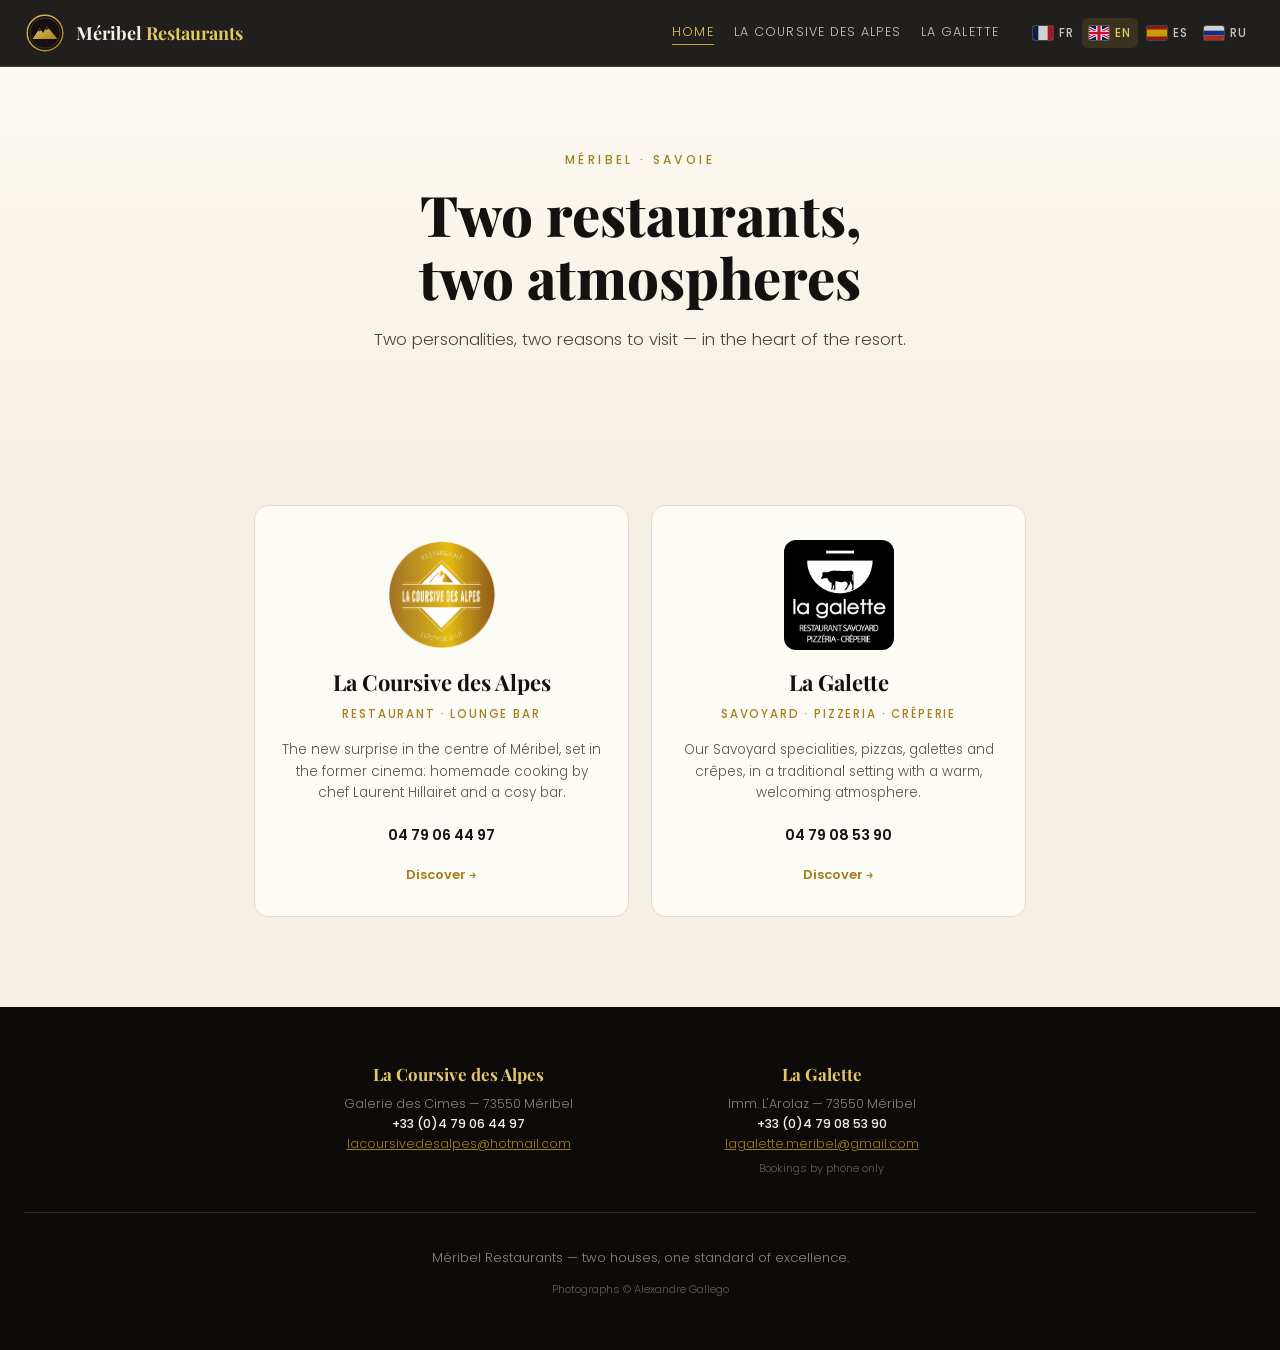
==== commit 9965a95c: "La Galette : « Réservation par téléphone uniquement » sous son e-mail (page La Galette et pied de pa" ====
--- a/index.html
+++ b/index.html
@@ -14,7 +14,7 @@
 <link rel="preconnect" href="https://fonts.googleapis.com">
 <link href="https://fonts.googleapis.com/css2?family=Playfair+Display:ital,wght@0,500;0,700;0,800;1,500&family=Poppins:wght@300;400;500;600&family=Montserrat:wght@300;400;500;600&display=swap" rel="stylesheet">
 <link rel="stylesheet" href="style.css?v=12">
-<script src="site-i18n.js?v=1"></script>
+<script src="site-i18n.js?v=2"></script>
 </head>
 <body>
 
@@ -91,6 +91,7 @@
       <p>Imm. L'Arolaz — 73550 Méribel</p>
       <p><a class="tel" href="tel:+33479085390">+33 (0)4 79 08 53 90</a></p>
       <p><a href="mailto:lagalette.meribel@gmail.com">lagalette.meribel@gmail.com</a></p>
+      <p class="tiny" data-i18n="galette.phoneOnly">Réservation par téléphone uniquement</p>
     </div>
   </div>
   <div class="base">
